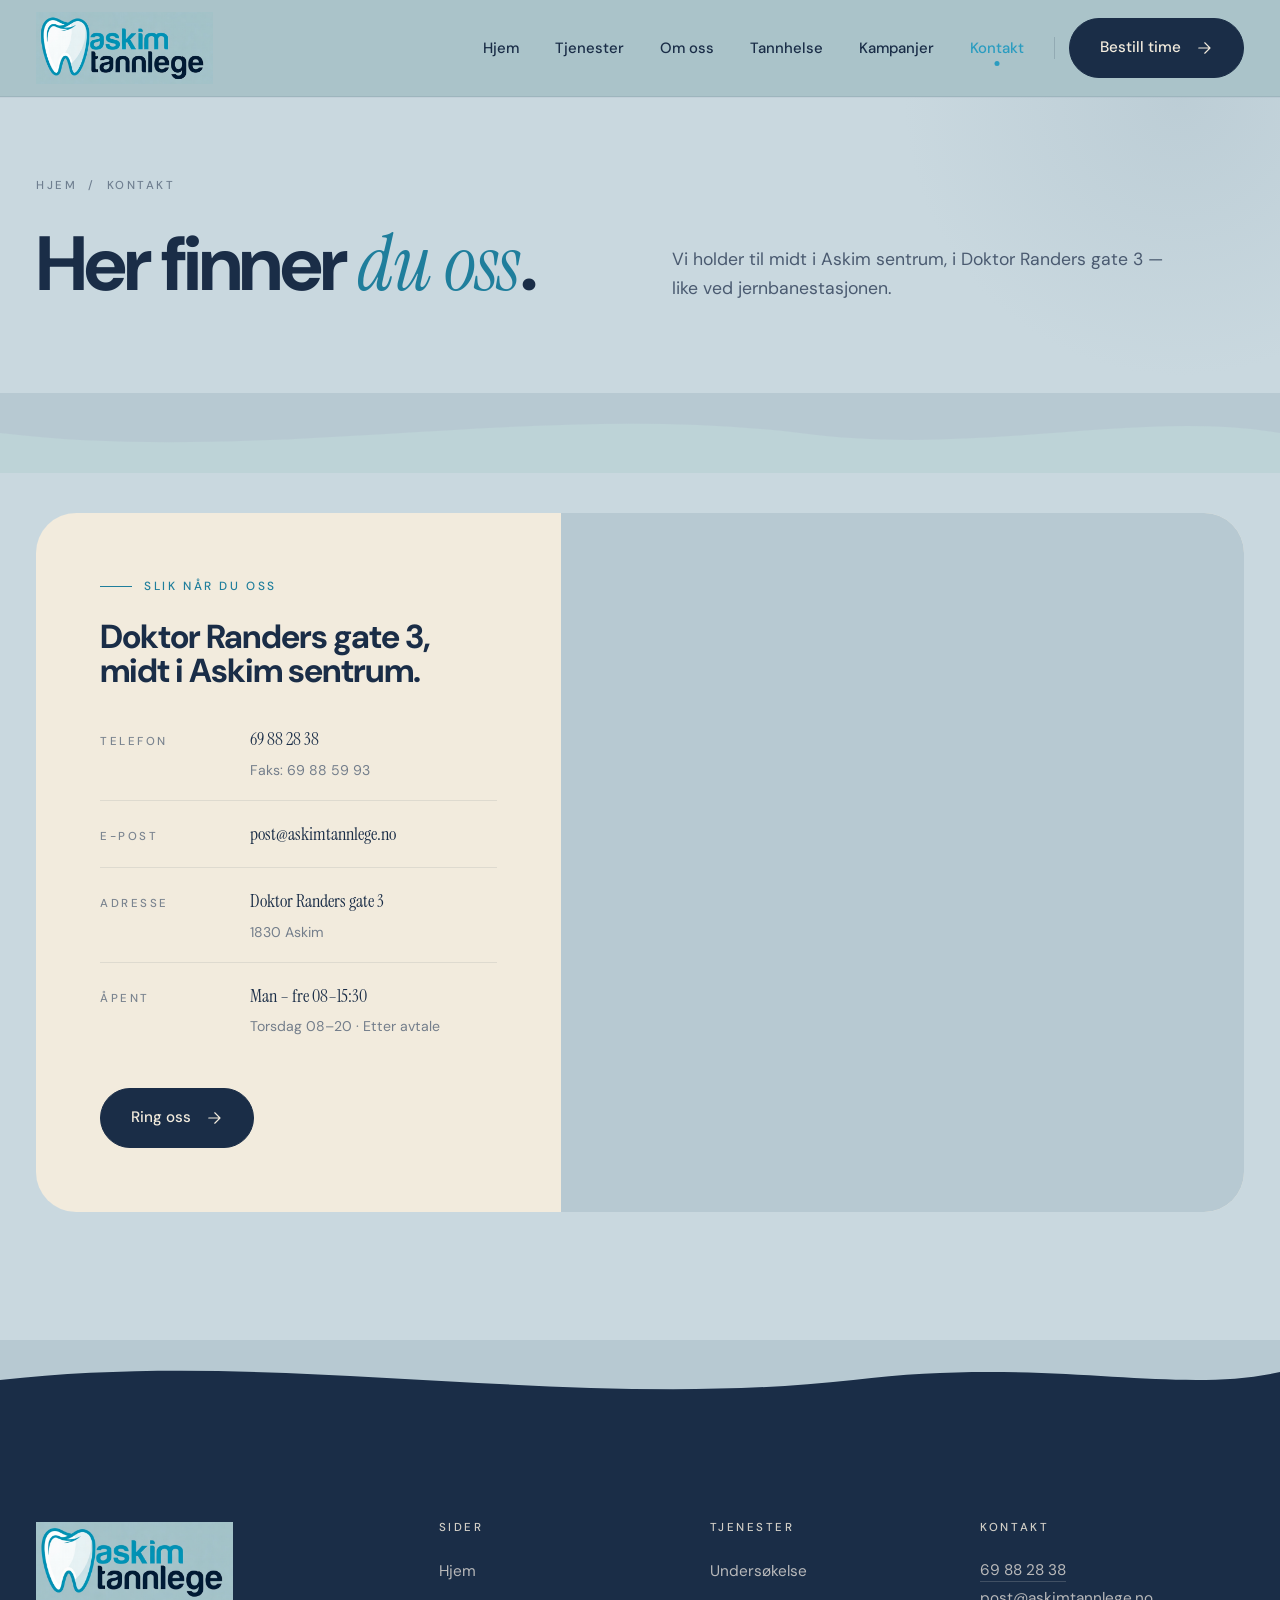
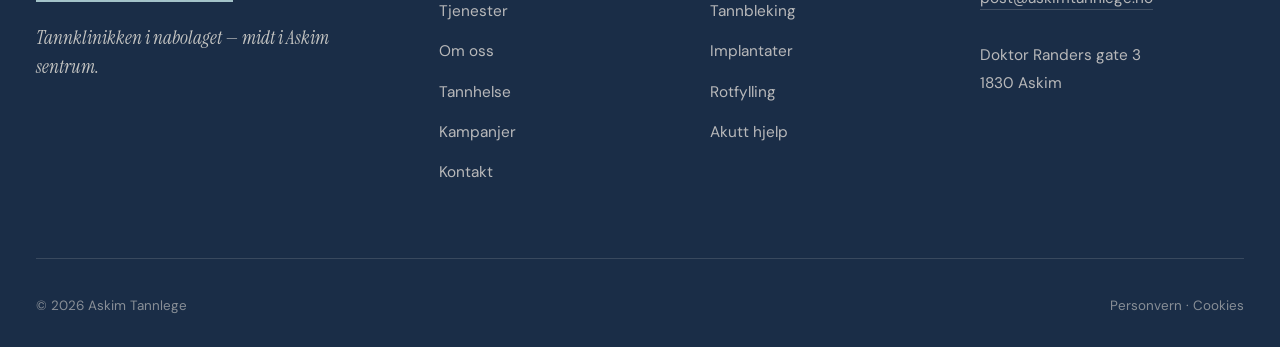
==== hvor.html @ 73af61c4 "Initial commit — Askim Tannlege nettside Editorial dental clinic website with split hero, team grid," ====
<!DOCTYPE html>
<html lang="nb">
<head>
  <meta charset="UTF-8">
  <meta name="viewport" content="width=device-width, initial-scale=1.0">
  <title>Kontakt — Askim Tannlege</title>
  <meta name="description" content="Slik finner du Askim Tannlege i Doktor Randers gate 3, 1830 Askim.">
  <meta name="theme-color" content="#1A2D47">
  <link rel="icon" type="image/png" href="assets/images/logo.png?v=2">
  <link rel="preconnect" href="https://fonts.googleapis.com">
  <link rel="preconnect" href="https://fonts.gstatic.com" crossorigin>
  <link href="https://fonts.googleapis.com/css2?family=Instrument+Serif:ital@0;1&family=DM+Sans:opsz,wght@9..40,400;9..40,500;9..40,600;9..40,700&display=swap" rel="stylesheet">
  <link rel="stylesheet" href="assets/css/styles.css">
</head>
<body>

  <svg width="0" height="0" style="position:absolute" aria-hidden="true">
    <defs>
      <symbol id="arr" viewBox="0 0 24 24"><path d="M5 12h14M13 5l7 7-7 7" fill="none" stroke="currentColor" stroke-width="1.5" stroke-linecap="round" stroke-linejoin="round"/></symbol>
    </defs>
  </svg>

  <header class="site-header solid">
    <div class="wrap header-row">
      <a href="index.html" class="brand"><img src="assets/images/logo.png?v=2" alt="Askim Tannlege"></a>
      <nav class="nav" aria-label="Hovedmeny">
        <a href="index.html">Hjem</a>
        <a href="tjenester.html">Tjenester</a>
        <a href="om.html">Om oss</a>
        <a href="info.html">Tannhelse</a>
        <a href="kampanjer.html">Kampanjer</a>
        <a href="hvor.html" class="active">Kontakt</a>
        <span class="nav-divider"></span>
        <span class="nav-cta"><a href="index.html#bestill" class="btn btn-dark">Bestill time<span class="arr"><svg><use href="#arr"/></svg></span></a></span>
      </nav>
      <button class="menu-toggle" aria-label="Åpne meny" aria-expanded="false"><span></span><span></span><span></span></button>
    </div>
  </header>

  <section class="page-hero">
    <div class="wrap">
      <div class="page-hero-grid">
        <div>
          <div class="crumb"><a href="index.html">Hjem</a> &nbsp;/&nbsp; Kontakt</div>
          <h1>Her finner <span class="it">du oss</span>.</h1>
        </div>
        <p>Vi holder til midt i Askim sentrum, i Doktor Randers gate 3 — like ved jernbanestasjonen.</p>
      </div>
    </div>
  </section>

  <div class="wave" aria-hidden="true">
    <svg viewBox="0 0 1440 80" preserveAspectRatio="none"><path d="M0,40 C300,72 600,8 900,40 C1100,64 1280,16 1440,40 L1440,80 L0,80 Z" fill="#BDD3D7"/></svg>
  </div>

  <section class="map-section" style="padding-top: 40px;">
    <div class="wrap">
      <div class="map-block reveal">
        <div class="map-info">
          <span class="eyebrow">Slik når du oss</span>
          <h3>Doktor Randers gate 3,<br>midt i Askim sentrum.</h3>

          <dl>
            <div class="map-info-row"><dt>Telefon</dt><dd><a href="tel:+4769882838">69 88 28 38</a><span class="small">Faks: 69 88 59 93</span></dd></div>
            <div class="map-info-row"><dt>E-post</dt><dd><a href="mailto:post@askimtannlege.no">post@askimtannlege.no</a></dd></div>
            <div class="map-info-row"><dt>Adresse</dt><dd>Doktor Randers gate 3<span class="small">1830 Askim</span></dd></div>
            <div class="map-info-row"><dt>Åpent</dt><dd>Man – fre 08–15:30<span class="small">Torsdag 08–20 · Etter avtale</span></dd></div>
          </dl>

          <a href="tel:+4769882838" class="btn btn-dark" style="margin-top: 32px; align-self: flex-start;">Ring oss<span class="arr"><svg><use href="#arr"/></svg></span></a>
        </div>
        <div class="map-frame">
          <iframe
            src="https://www.google.com/maps?q=Doktor+Randers+gate+3,+1830+Askim&output=embed"
            loading="lazy"
            referrerpolicy="no-referrer-when-downgrade"
            title="Kart til Askim Tannlege"></iframe>
        </div>
      </div>
    </div>
  </section>

  <div class="wave" aria-hidden="true">
    <svg viewBox="0 0 1440 80" preserveAspectRatio="none"><path d="M0,40 C320,8 640,72 960,40 C1180,16 1320,56 1440,32 L1440,80 L0,80 Z" fill="#1A2D47"/></svg>
  </div>

  <footer class="site-footer">
    <div class="wrap">
      <div class="footer-top">
        <div>
          <div class="footer-brand"><img src="assets/images/logo.png?v=2" alt="Askim Tannlege"></div>
          <p class="footer-tag">Tannklinikken i nabolaget — midt i Askim sentrum.</p>
        </div>
        <div><h4>Sider</h4><ul><li><a href="index.html">Hjem</a></li><li><a href="tjenester.html">Tjenester</a></li><li><a href="om.html">Om oss</a></li><li><a href="info.html">Tannhelse</a></li><li><a href="kampanjer.html">Kampanjer</a></li><li><a href="hvor.html">Kontakt</a></li></ul></div>
        <div><h4>Tjenester</h4><ul><li><a href="tjenester.html">Undersøkelse</a></li><li><a href="tjenester.html">Tannbleking</a></li><li><a href="tjenester.html">Implantater</a></li><li><a href="tjenester.html">Rotfylling</a></li><li><a href="tjenester.html">Akutt hjelp</a></li></ul></div>
        <div><h4>Kontakt</h4><div class="footer-contact"><a href="tel:+4769882838">69 88 28 38</a><br><a href="mailto:post@askimtannlege.no">post@askimtannlege.no</a><br><br>Doktor Randers gate 3<br>1830 Askim</div></div>
      </div>
      <div class="footer-bottom"><div>© <span id="year"></span> Askim Tannlege</div><div>Personvern · Cookies</div></div>
    </div>
  </footer>

  <script>document.getElementById('year').textContent = new Date().getFullYear();</script>
  <script src="assets/js/script.js"></script>
</body>
</html>
---- assets/css/styles.css ----
/* ============================================
   Askim Tannlege — flowing edition
   Palette pulled from logo: dusty blue + teal + navy
   ============================================ */

:root {
  /* Palette */
  --blue:        #B7C9D2;   /* page bg — slightly lighter than logo */
  --blue-soft:   #C9D8DF;   /* lighter blue */
  --blue-deep:   #A2B4BE;   /* deeper dust */
  --logo-bg:     #AAC3C9;   /* exact logo background — used in header */
  --cream:       #F2EBDD;   /* warm contrast */
  --cream-soft:  #F8F2E5;
  --teal:        #2A9CC0;   /* logo tooth */
  --teal-deep:   #1F7E9C;
  --navy:        #1A2D47;   /* logo "tannlege" */
  --navy-deep:   #0E1B30;
  --ink:         #1A2D47;
  --ink-2:       #4A5A70;
  --rule:        rgba(26, 45, 71, 0.16);
  --rule-2:      rgba(26, 45, 71, 0.09);
  --paper:       #F8F2E5;

  /* Type */
  --serif: 'Instrument Serif', 'Times New Roman', serif;
  --sans:  'DM Sans', -apple-system, BlinkMacSystemFont, 'Segoe UI', sans-serif;

  /* Layout */
  --container: 1320px;
  --container-sm: 1080px;
  --header-h: 96px;
  --easing: cubic-bezier(0.22, 1, 0.36, 1);
  --easing-bounce: cubic-bezier(0.34, 1.56, 0.64, 1);
}

* { margin: 0; padding: 0; box-sizing: border-box; }

html {
  scroll-behavior: smooth;
  scroll-padding-top: var(--header-h);
}

body {
  font-family: var(--sans);
  font-size: 17px;
  line-height: 1.65;
  color: var(--ink);
  background: var(--blue);
  -webkit-font-smoothing: antialiased;
  -moz-osx-font-smoothing: grayscale;
  overflow-x: hidden;
}

img { max-width: 100%; height: auto; display: block; }

a { color: var(--ink); text-decoration: none; transition: color 0.3s var(--easing), opacity 0.3s var(--easing); }
a:hover { color: var(--teal); }

::selection { background: var(--navy); color: var(--cream); }
:focus-visible { outline: 2px solid var(--teal); outline-offset: 4px; border-radius: 4px; }

/* Typography — sans-led, matching the logo */
h1, h2, h3, h4 {
  font-family: var(--sans);
  font-weight: 700;
  color: var(--ink);
  line-height: 1.02;
  letter-spacing: -0.035em;
}

h1 { font-size: clamp(2.8rem, 7.2vw, 6rem); font-weight: 700; }
h2 { font-size: clamp(2rem, 4.6vw, 3.6rem); font-weight: 700; }
h3 { font-size: clamp(1.4rem, 2.4vw, 1.8rem); font-weight: 600; letter-spacing: -0.02em; }
h4 { font-size: 1.1rem; font-weight: 600; }

p { color: var(--ink-2); }

/* Italic serif used as accent */
.it {
  font-family: var(--serif);
  font-style: italic;
  font-weight: 400;
  letter-spacing: -0.01em;
}

.serif { font-family: var(--serif); }

/* Containers */
.wrap {
  max-width: var(--container);
  margin: 0 auto;
  padding: 0 36px;
}
.wrap-sm {
  max-width: var(--container-sm);
  margin: 0 auto;
  padding: 0 36px;
}
@media (max-width: 720px) {
  .wrap, .wrap-sm { padding: 0 22px; }
}

/* Eyebrow */
.eyebrow {
  display: inline-flex;
  align-items: center;
  gap: 12px;
  font-family: var(--sans);
  font-size: 0.74rem;
  font-weight: 500;
  letter-spacing: 0.22em;
  text-transform: uppercase;
  color: var(--teal-deep);
}
.eyebrow::before {
  content: '';
  width: 32px;
  height: 1px;
  background: currentColor;
}
.eyebrow.bare::before { display: none; }
.eyebrow.on-dark { color: rgba(245, 239, 230, 0.7); }

/* Buttons */
.btn {
  display: inline-flex;
  align-items: center;
  gap: 14px;
  font-family: var(--sans);
  font-size: 0.95rem;
  font-weight: 500;
  padding: 16px 30px;
  border-radius: 999px;
  border: 1px solid transparent;
  cursor: pointer;
  transition: all 0.35s var(--easing);
  white-space: nowrap;
  text-decoration: none;
}
.btn .arr {
  display: inline-flex;
  align-items: center;
  justify-content: center;
  width: 18px;
  height: 18px;
  transition: transform 0.35s var(--easing);
}
.btn .arr svg { width: 100%; height: 100%; }
.btn:hover .arr { transform: translateX(5px); }

.btn-dark {
  background: var(--navy);
  color: var(--cream);
  border-color: var(--navy);
}
.btn-dark:hover {
  background: var(--teal);
  border-color: var(--teal);
  color: white;
  transform: translateY(-2px);
}

.btn-teal {
  background: var(--teal);
  color: white;
  border-color: var(--teal);
}
.btn-teal:hover {
  background: var(--teal-deep);
  border-color: var(--teal-deep);
  transform: translateY(-2px);
}

.btn-outline {
  background: transparent;
  color: var(--ink);
  border-color: var(--rule);
}
.btn-outline:hover {
  background: var(--ink);
  border-color: var(--ink);
  color: var(--cream);
  transform: translateY(-2px);
}

.btn-light {
  background: var(--cream);
  color: var(--ink);
  border-color: var(--cream);
}
.btn-light:hover {
  background: transparent;
  color: var(--cream);
  border-color: var(--cream);
}

.btn-link {
  background: transparent;
  color: var(--ink);
  padding: 16px 0;
  border-radius: 0;
  border-width: 0 0 1px 0;
  border-color: var(--ink);
  letter-spacing: 0.01em;
}
.btn-link:hover {
  color: var(--teal);
  border-color: var(--teal);
}

/* ============================================
   Header
   ============================================ */
.site-header {
  position: fixed;
  top: 0;
  left: 0;
  right: 0;
  z-index: 90;
  background: var(--logo-bg);
  transition: border-color 0.4s var(--easing), box-shadow 0.4s var(--easing);
  border-bottom: 1px solid transparent;
}

.site-header.solid {
  border-bottom-color: var(--rule-2);
  box-shadow: 0 1px 0 rgba(26, 45, 71, 0.04);
}

.header-row {
  height: var(--header-h);
  display: flex;
  align-items: center;
  justify-content: space-between;
  gap: 32px;
}

.brand {
  display: flex;
  align-items: center;
  gap: 12px;
  text-decoration: none;
  flex-shrink: 0;
}
.brand img {
  height: 72px;
  width: auto;
  max-width: min(220px, 50vw);
  border-radius: 0;
  transition: filter 0.35s var(--easing);
}

.nav {
  display: flex;
  align-items: center;
  gap: 4px;
}
.nav > a {
  font-size: 0.93rem;
  font-weight: 500;
  color: var(--ink);
  padding: 10px 16px;
  border-radius: 999px;
  position: relative;
  transition: color 0.3s var(--easing), background 0.3s var(--easing);
}
.nav > a:hover { color: var(--teal); }
.nav > a.active { color: var(--teal); }
.nav > a.active::after {
  content: '';
  position: absolute;
  bottom: 4px;
  left: 50%;
  transform: translateX(-50%);
  width: 5px;
  height: 5px;
  background: currentColor;
  border-radius: 50%;
}

.nav-divider {
  width: 1px;
  height: 22px;
  background: var(--rule);
  margin: 0 10px;
}

.menu-toggle {
  display: none;
  background: transparent;
  border: 0;
  cursor: pointer;
  width: 44px;
  height: 44px;
}
.menu-toggle span {
  display: block;
  width: 22px;
  height: 1.5px;
  background: var(--ink);
  margin: 5px auto;
  transition: transform 0.3s var(--easing), opacity 0.3s ease, background 0.3s ease;
}
.menu-toggle.open span { background: var(--ink) !important; }
.menu-toggle.open span:nth-child(1) { transform: translateY(6.5px) rotate(45deg); }
.menu-toggle.open span:nth-child(2) { opacity: 0; }
.menu-toggle.open span:nth-child(3) { transform: translateY(-6.5px) rotate(-45deg); }

@media (max-width: 1024px) {
  .menu-toggle { display: block; }
  .nav {
    position: fixed;
    inset: 0 0 0 auto;
    width: min(86vw, 380px);
    background: var(--blue-soft);
    flex-direction: column;
    align-items: stretch;
    gap: 0;
    padding: 110px 36px 40px;
    box-shadow: -20px 0 60px rgba(26, 45, 71, 0.18);
    transform: translateX(100%);
    transition: transform 0.5s var(--easing);
  }
  .nav.open { transform: translateX(0); }
  .nav > a {
    padding: 18px 4px;
    font-size: 1.5rem;
    font-family: var(--sans);
    font-weight: 600;
    letter-spacing: -0.02em;
    color: var(--ink) !important;
    border-bottom: 1px solid var(--rule-2);
    border-radius: 0;
  }
  .nav > a.active { color: var(--teal) !important; }
  .nav > a.active::after { display: none; }
  .nav-divider { display: none; }
  .nav-cta { margin-top: 28px; }
  .nav-cta .btn { width: 100%; justify-content: center; }
}

/* ============================================
   Hero — split layout, logo-led
   ============================================ */
.hero {
  position: relative;
  min-height: 88vh;
  background: var(--blue);
  padding-top: var(--header-h);
  display: flex;
  align-items: stretch;
  overflow: hidden;
}

.hero-grid {
  display: grid;
  grid-template-columns: 1.05fr 0.95fr;
  width: 100%;
  align-items: stretch;
}

.hero-left {
  padding: clamp(50px, 7vw, 110px) clamp(36px, 5vw, 90px) clamp(60px, 8vw, 110px);
  display: flex;
  flex-direction: column;
  justify-content: center;
  max-width: 760px;
  margin-left: auto;
  margin-right: 0;
  width: 100%;
  position: relative;
  z-index: 2;
}

.hero-eyebrow {
  font-size: 0.74rem;
  font-weight: 500;
  letter-spacing: 0.22em;
  text-transform: uppercase;
  color: var(--ink-2);
  display: inline-flex;
  align-items: center;
  gap: 12px;
  margin-bottom: 36px;
}
.hero-eyebrow::before {
  content: '';
  width: 32px;
  height: 1px;
  background: currentColor;
}

.hero h1 {
  color: var(--ink);
  font-family: var(--sans);
  font-size: clamp(2.8rem, 7vw, 5.8rem);
  font-weight: 700;
  line-height: 0.98;
  letter-spacing: -0.04em;
  text-wrap: balance;
  margin-bottom: 30px;
}
.hero h1 .it {
  font-family: var(--serif);
  font-style: italic;
  font-weight: 400;
  letter-spacing: -0.01em;
  color: var(--teal-deep);
}

.hero-lede {
  font-size: clamp(1.05rem, 1.6vw, 1.2rem);
  line-height: 1.55;
  color: var(--ink-2);
  max-width: 460px;
  margin-bottom: 36px;
}

.hero-cta {
  display: flex;
  gap: 14px;
  flex-wrap: wrap;
  align-items: center;
}

.hero-right {
  position: relative;
  padding: clamp(36px, 4vw, 60px) clamp(36px, 5vw, 80px) clamp(36px, 4vw, 60px) clamp(20px, 3vw, 50px);
  display: flex;
  align-items: center;
}

.hero-right-deco {
  position: absolute;
  width: 60%;
  aspect-ratio: 1;
  background: var(--teal);
  border-radius: 50%;
  filter: blur(80px);
  opacity: 0.18;
  z-index: 0;
  animation: blob-float 12s ease-in-out infinite;
  top: 5%;
  right: 5%;
  pointer-events: none;
}

.hero-right-img {
  width: 100%;
  height: 100%;
  max-height: 720px;
  min-height: 480px;
  object-fit: cover;
  border-radius: 280px 280px 14px 14px;
  position: relative;
  z-index: 1;
  box-shadow: 0 30px 80px -20px rgba(26, 45, 71, 0.25);
  will-change: filter, transform, opacity;
  transform-origin: center;
}

@media (max-width: 880px) {
  .hero { min-height: auto; padding-bottom: 0; }
  .hero-grid { grid-template-columns: 1fr; }
  .hero-left {
    padding: 50px 24px 30px;
    max-width: 600px;
    margin: 0 auto;
  }
  .hero-right {
    padding: 0 24px 60px;
    max-width: 520px;
    margin: 0 auto;
  }
  .hero-right-img {
    aspect-ratio: 4/5;
    min-height: auto;
    max-height: none;
    border-radius: 240px 240px 12px 12px;
  }
}

/* ============================================
   Wave dividers
   ============================================ */
.wave {
  position: relative;
  width: 100%;
  height: 80px;
  display: block;
  overflow: hidden;
}
.wave svg {
  position: absolute;
  inset: 0;
  width: 100%;
  height: 100%;
  display: block;
}
.wave svg path { transition: fill 0.4s var(--easing); }

/* ============================================
   Section base
   ============================================ */
section {
  position: relative;
  padding: clamp(80px, 10vw, 150px) 0;
}

.section-head {
  display: grid;
  grid-template-columns: 1fr 1.6fr;
  gap: clamp(32px, 5vw, 90px);
  margin-bottom: clamp(50px, 7vw, 90px);
  align-items: end;
}
.section-head h2 {
  font-size: clamp(2rem, 4.6vw, 3.6rem);
  font-weight: 700;
  letter-spacing: -0.035em;
  text-wrap: balance;
}
.section-head p {
  font-size: 1.05rem;
  max-width: 520px;
  color: var(--ink-2);
}
@media (max-width: 880px) {
  .section-head { grid-template-columns: 1fr; gap: 22px; }
}

/* Section tones */
.tone-blue { background: var(--blue-soft); }
.tone-blue-deep { background: var(--blue); }
.tone-cream { background: var(--cream); }
.tone-navy { background: var(--navy); color: var(--cream); }
.tone-navy h2, .tone-navy h3 { color: var(--cream); }

/* ============================================
   Welcome
   ============================================ */
.welcome { background: var(--cream); }

.welcome-grid {
  display: grid;
  grid-template-columns: 1fr 1.05fr;
  gap: clamp(40px, 7vw, 90px);
  align-items: center;
}

.welcome-img {
  position: relative;
  aspect-ratio: 4 / 5;
  overflow: hidden;
  border-radius: 240px 240px 16px 16px;
  background: var(--blue);
}
.welcome-img img {
  width: 100%;
  height: 100%;
  object-fit: cover;
  object-position: 55% 55%;
}
.welcome-img .placeholder {
  position: absolute;
  inset: 0;
  display: flex;
  align-items: center;
  justify-content: center;
  font-family: var(--serif);
  font-style: italic;
  color: var(--navy);
  opacity: 0.45;
  font-size: 1.05rem;
}

.welcome-img-art {
  position: absolute;
  inset: 0;
  display: flex;
  align-items: center;
  justify-content: center;
}
.welcome-img-art svg { width: 60%; opacity: 0.6; }

/* Decorative blob behind welcome image */
.welcome-img-deco {
  position: absolute;
  width: 60%;
  height: 60%;
  background: var(--teal);
  border-radius: 50%;
  filter: blur(80px);
  opacity: 0.18;
  z-index: 0;
  animation: blob-float 12s ease-in-out infinite;
}
.welcome-img-deco.d1 { top: -10%; left: -15%; }
.welcome-img-deco.d2 { bottom: -20%; right: -10%; background: var(--navy); animation-delay: -6s; }

@keyframes blob-float {
  0%, 100% { transform: translate(0, 0) scale(1); }
  50% { transform: translate(30px, -20px) scale(1.1); }
}

.welcome-text { position: relative; z-index: 1; }

.welcome-text h2 {
  margin: 22px 0 28px;
  text-wrap: balance;
}
.welcome-text p {
  font-size: 1.08rem;
  line-height: 1.75;
  margin-bottom: 18px;
  max-width: 520px;
}
.welcome-text p:last-of-type { margin-bottom: 36px; }

@media (max-width: 880px) {
  .welcome-grid { grid-template-columns: 1fr; gap: 50px; }
  .welcome-img { max-width: 480px; border-radius: 200px 200px 12px 12px; }
}

/* ============================================
   Treatments
   ============================================ */
.treatments { background: var(--blue-deep); }

.treatments-list {
  border-top: 1px solid var(--rule);
}

.treatment {
  display: grid;
  grid-template-columns: 60px 1.2fr 1.7fr 60px;
  gap: 32px;
  align-items: center;
  padding: 30px 0;
  border-bottom: 1px solid var(--rule);
  transition: padding 0.4s var(--easing);
  text-decoration: none;
  color: var(--ink);
}
.treatment:hover {
  padding-left: 16px;
  padding-right: 16px;
  color: var(--ink);
}

.treatment-num {
  font-family: var(--serif);
  font-size: 1rem;
  font-style: italic;
  color: var(--teal-deep);
  font-weight: 500;
}

.treatment-title {
  font-family: var(--sans);
  font-size: clamp(1.3rem, 2.2vw, 1.7rem);
  font-weight: 700;
  letter-spacing: -0.025em;
  line-height: 1.15;
}

.treatment-desc {
  color: var(--ink-2);
  font-size: 0.98rem;
  line-height: 1.55;
}

.treatment-arr {
  width: 40px;
  height: 40px;
  border-radius: 50%;
  border: 1px solid var(--rule);
  display: flex;
  align-items: center;
  justify-content: center;
  color: var(--ink);
  transition: all 0.4s var(--easing);
  justify-self: end;
}
.treatment-arr svg { width: 16px; height: 16px; }
.treatment:hover .treatment-arr {
  background: var(--navy);
  color: var(--cream);
  border-color: var(--navy);
  transform: rotate(-45deg) scale(1.05);
}

@media (max-width: 880px) {
  .treatment {
    grid-template-columns: auto 1fr;
    gap: 12px 18px;
    padding: 22px 0;
  }
  .treatment-title { grid-column: 2; }
  .treatment-desc { grid-column: 1 / -1; font-size: 0.95rem; }
  .treatment-arr { display: none; }
}

/* ============================================
   Manifesto
   ============================================ */
.manifesto {
  background: var(--cream);
  position: relative;
  overflow: hidden;
}

.manifesto-deco {
  position: absolute;
  width: 700px;
  height: 700px;
  background: radial-gradient(circle, var(--blue) 0%, transparent 70%);
  border-radius: 50%;
  opacity: 0.6;
  z-index: 0;
  pointer-events: none;
}
.manifesto-deco.d1 { top: -200px; right: -200px; }
.manifesto-deco.d2 { bottom: -300px; left: -250px; }

.manifesto-grid {
  display: grid;
  grid-template-columns: 1fr 1.5fr;
  gap: clamp(40px, 7vw, 100px);
  align-items: start;
  position: relative;
  z-index: 1;
}

.manifesto-meta { position: sticky; top: 110px; }
.manifesto-meta h2 {
  font-size: clamp(1.6rem, 2.6vw, 2.1rem);
  font-weight: 700;
  letter-spacing: -0.03em;
  margin-top: 14px;
  text-wrap: balance;
}

.manifesto-body {
  font-family: var(--serif);
  font-size: clamp(1.6rem, 2.8vw, 2.2rem);
  line-height: 1.35;
  color: var(--ink);
  font-weight: 400;
  letter-spacing: -0.012em;
  text-wrap: pretty;
}
.manifesto-body p { color: var(--ink); margin-bottom: 28px; }
.manifesto-body p:last-child { margin-bottom: 0; }
.manifesto-body em {
  font-style: italic;
  color: var(--teal-deep);
}

.manifesto-sig {
  margin-top: 50px;
  font-family: var(--sans);
  font-size: 0.78rem;
  letter-spacing: 0.22em;
  text-transform: uppercase;
  color: var(--ink-2);
  font-weight: 500;
  display: flex;
  align-items: center;
  gap: 14px;
}
.manifesto-sig::before {
  content: '';
  width: 32px;
  height: 1px;
  background: var(--ink-2);
}

@media (max-width: 880px) {
  .manifesto-grid { grid-template-columns: 1fr; gap: 30px; }
  .manifesto-meta { position: static; }
}

/* ============================================
   Team
   ============================================ */
.team-section { background: var(--blue-soft); }

.team-grid {
  display: grid;
  grid-template-columns: repeat(auto-fit, minmax(200px, 1fr));
  gap: clamp(28px, 3vw, 44px);
}

.member {
  display: flex;
  flex-direction: column;
  gap: 18px;
}

.member-portrait {
  aspect-ratio: 1 / 1;
  width: 100%;
  max-width: 220px;
  margin: 0 auto;
  background: var(--blue);
  overflow: hidden;
  position: relative;
  transition: transform 0.5s var(--easing);
  border-radius: 50%;
}
.member:hover .member-portrait {
  transform: translateY(-6px);
}

.member-portrait img {
  width: 100%;
  height: 100%;
  object-fit: cover;
  object-position: center 30%;
  background: white;
}

.member-portrait .placeholder {
  width: 100%;
  height: 100%;
  display: flex;
  align-items: center;
  justify-content: center;
  font-family: var(--serif);
  font-size: 4.4rem;
  font-style: italic;
  font-weight: 400;
  color: var(--navy);
  opacity: 0.35;
  background: linear-gradient(135deg, var(--blue) 0%, var(--blue-deep) 100%);
}

.member-info {
  display: flex;
  justify-content: space-between;
  align-items: baseline;
  gap: 12px;
  text-align: center;
  flex-direction: column;
  align-items: center;
}
.member-name {
  font-family: var(--sans);
  font-size: 1.15rem;
  font-weight: 600;
  letter-spacing: -0.02em;
}
.member-role {
  font-size: 0.74rem;
  letter-spacing: 0.18em;
  text-transform: uppercase;
  color: var(--teal-deep);
  font-weight: 500;
}

.member-bio {
  font-size: 0.92rem;
  line-height: 1.55;
  color: var(--ink-2);
  margin-top: 4px;
  padding-top: 14px;
  border-top: 1px solid var(--rule-2);
  text-align: center;
}

/* ============================================
   Reviews
   ============================================ */
.reviews-section {
  background: var(--cream);
  padding-top: 0;
}

.reviews-grid {
  display: grid;
  grid-template-columns: repeat(2, 1fr);
  gap: 28px;
}

.review-card {
  background: var(--blue-soft);
  border-radius: 24px;
  padding: 38px 36px;
  display: flex;
  flex-direction: column;
  transition: transform 0.4s var(--easing), box-shadow 0.4s var(--easing);
}
.review-card:hover {
  transform: translateY(-4px);
  box-shadow: 0 20px 40px -12px rgba(26, 45, 71, 0.18);
}

.review-stars {
  color: var(--teal-deep);
  font-size: 1.05rem;
  letter-spacing: 0.18em;
  margin-bottom: 18px;
}

.review-title {
  font-family: var(--sans);
  font-size: 1.05rem;
  font-weight: 700;
  letter-spacing: -0.02em;
  color: var(--ink);
  margin-bottom: 14px;
}

.review-quote {
  font-family: var(--serif);
  font-size: 1.15rem;
  line-height: 1.5;
  color: var(--ink);
  flex: 1;
  margin-bottom: 24px;
  font-style: italic;
  letter-spacing: -0.005em;
}

.review-meta {
  display: flex;
  justify-content: space-between;
  align-items: baseline;
  font-size: 0.85rem;
  color: var(--ink-2);
  border-top: 1px solid rgba(26, 45, 71, 0.12);
  padding-top: 16px;
  gap: 12px;
}
.review-meta strong {
  font-family: var(--sans);
  font-weight: 600;
  color: var(--ink);
  font-size: 0.92rem;
}
.review-meta span {
  font-size: 0.78rem;
  letter-spacing: 0.16em;
  text-transform: uppercase;
  color: var(--ink-2);
  opacity: 0.7;
}

.reviews-source {
  text-align: center;
  margin-top: 50px;
  font-family: var(--serif);
  font-style: italic;
  font-size: 1rem;
  color: var(--ink-2);
}
.reviews-source a {
  color: var(--ink);
  border-bottom: 1px solid var(--rule);
  padding-bottom: 1px;
  display: inline-flex;
  align-items: center;
  gap: 8px;
}
.reviews-source a:hover { color: var(--teal); border-bottom-color: var(--teal); }
.reviews-source a .arr { width: 14px; height: 14px; display: inline-flex; }
.reviews-source a .arr svg { width: 100%; height: 100%; }

@media (max-width: 720px) {
  .reviews-grid { grid-template-columns: 1fr; gap: 20px; }
  .review-card { padding: 32px 28px; }
}

/* ============================================
   Booking — Bestill time
   ========================================== */
.book-section { background: var(--cream); }

.book-head {
  text-align: center;
  margin-bottom: 40px;
}
.book-head .eyebrow {
  margin: 0 auto 22px;
  justify-content: center;
}
.book-head h2 {
  font-size: clamp(2.4rem, 5.5vw, 4rem);
  font-weight: 700;
  letter-spacing: -0.04em;
  margin-bottom: 16px;
}
.book-head p {
  font-size: 1.1rem;
  color: var(--ink-2);
  max-width: 520px;
  margin: 0 auto;
  line-height: 1.55;
}

/* Phone card — dark navy CTA */
.phone-card {
  display: flex;
  align-items: center;
  gap: 22px;
  background: var(--navy);
  color: var(--cream);
  padding: 26px 32px;
  border-radius: 22px;
  text-decoration: none;
  margin-bottom: 50px;
  transition: transform 0.35s var(--easing), box-shadow 0.35s var(--easing);
}
.phone-card:hover {
  transform: translateY(-3px);
  color: var(--cream);
  box-shadow: 0 18px 40px -12px rgba(26, 45, 71, 0.35);
}
.phone-card .phone-icon {
  width: 60px;
  height: 60px;
  border-radius: 50%;
  background: rgba(42, 156, 192, 0.18);
  color: var(--teal);
  display: flex;
  align-items: center;
  justify-content: center;
  flex-shrink: 0;
}
.phone-card .phone-icon svg { width: 24px; height: 24px; }
.phone-card .phone-text {
  flex: 1;
  display: flex;
  flex-direction: column;
  gap: 4px;
}
.phone-card .phone-text strong {
  font-family: var(--sans);
  font-size: 1.45rem;
  font-weight: 700;
  letter-spacing: -0.02em;
  color: var(--cream);
}
.phone-card .phone-text span {
  font-size: 0.92rem;
  color: rgba(245, 239, 230, 0.65);
}
.phone-card .phone-arr {
  width: 20px;
  height: 20px;
  color: rgba(245, 239, 230, 0.6);
  transition: transform 0.35s var(--easing), color 0.35s var(--easing);
  flex-shrink: 0;
}
.phone-card .phone-arr svg { width: 100%; height: 100%; }
.phone-card:hover .phone-arr { transform: translateX(5px); color: var(--cream); }

/* Divider */
.form-divider {
  display: flex;
  align-items: center;
  gap: 18px;
  margin: 0 auto 36px;
  max-width: 540px;
}
.form-divider::before,
.form-divider::after {
  content: '';
  flex: 1;
  height: 1px;
  background: var(--rule);
}
.form-divider span {
  font-size: 0.74rem;
  letter-spacing: 0.22em;
  text-transform: uppercase;
  color: var(--ink-2);
  font-weight: 500;
  opacity: 0.75;
}

/* Form */
.book-form {
  display: grid;
  gap: 22px;
}

.form-row {
  display: grid;
  grid-template-columns: 1fr 1fr;
  gap: 22px;
}

.form-field {
  display: flex;
  flex-direction: column;
  gap: 8px;
}

.form-field > span {
  font-size: 0.82rem;
  font-weight: 600;
  letter-spacing: -0.005em;
  color: var(--ink);
}

.form-field input,
.form-field select,
.form-field textarea {
  font-family: var(--sans);
  font-size: 1rem;
  color: var(--ink);
  background: var(--cream-soft);
  border: 1px solid var(--rule-2);
  border-radius: 14px;
  padding: 16px 18px;
  width: 100%;
  transition: border-color 0.25s var(--easing), background 0.25s var(--easing), box-shadow 0.25s var(--easing);
  appearance: none;
  -webkit-appearance: none;
}

.form-field input::placeholder,
.form-field textarea::placeholder {
  color: var(--ink-2);
  opacity: 0.55;
}

.form-field input:hover,
.form-field select:hover,
.form-field textarea:hover {
  border-color: var(--rule);
}

.form-field input:focus,
.form-field select:focus,
.form-field textarea:focus {
  outline: none;
  border-color: var(--teal);
  background: white;
  box-shadow: 0 0 0 4px rgba(42, 156, 192, 0.12);
}

.form-field select {
  background-image: url("data:image/svg+xml;utf8,<svg xmlns='http://www.w3.org/2000/svg' viewBox='0 0 24 24' fill='none' stroke='%231A2D47' stroke-width='1.5' stroke-linecap='round' stroke-linejoin='round'><polyline points='6 9 12 15 18 9'/></svg>");
  background-repeat: no-repeat;
  background-position: right 18px center;
  background-size: 18px;
  padding-right: 50px;
  cursor: pointer;
}

.form-field textarea {
  resize: vertical;
  min-height: 130px;
  font-family: var(--sans);
  line-height: 1.55;
}

.btn-submit {
  margin-top: 14px;
  width: 100%;
  justify-content: center;
  padding: 20px 28px;
  font-size: 1rem;
  border-radius: 999px;
}

.form-note {
  text-align: center;
  font-family: var(--serif);
  font-style: italic;
  font-size: 0.95rem;
  color: var(--ink-2);
  margin-top: 6px;
}

@media (max-width: 640px) {
  .form-row { grid-template-columns: 1fr; gap: 22px; }
  .phone-card { padding: 22px; gap: 18px; border-radius: 20px; }
  .phone-card .phone-icon { width: 52px; height: 52px; }
  .phone-card .phone-text strong { font-size: 1.25rem; }
}

.book-card {
  background: var(--navy);
  color: var(--cream);
  padding: clamp(50px, 7vw, 100px) clamp(32px, 5vw, 80px);
  position: relative;
  overflow: hidden;
  border-radius: 60px;
}

.book-card::before,
.book-card::after {
  content: '';
  position: absolute;
  border-radius: 50%;
  pointer-events: none;
}
.book-card::before {
  top: -50%;
  right: -10%;
  width: 600px;
  height: 600px;
  background: radial-gradient(circle, rgba(42, 156, 192, 0.3), transparent 70%);
}
.book-card::after {
  bottom: -50%;
  left: -10%;
  width: 500px;
  height: 500px;
  background: radial-gradient(circle, rgba(42, 156, 192, 0.18), transparent 70%);
}

.book-grid {
  display: grid;
  grid-template-columns: 1.4fr 1fr;
  gap: 60px;
  align-items: end;
  position: relative;
  z-index: 1;
}

.book-card h2 {
  color: var(--cream);
  font-size: clamp(2.2rem, 5vw, 3.8rem);
  font-weight: 700;
  letter-spacing: -0.04em;
  margin-bottom: 24px;
  text-wrap: balance;
}
.book-card h2 .it { color: var(--cream); opacity: 0.7; }

.book-card p {
  color: rgba(245, 239, 230, 0.78);
  font-size: 1.1rem;
  margin-bottom: 36px;
  max-width: 480px;
}

.book-cta {
  display: flex;
  gap: 14px;
  flex-wrap: wrap;
}

.book-card .btn-light:hover { background: transparent; color: var(--cream); border-color: var(--cream); }
.book-card .btn-outline {
  border-color: rgba(245, 239, 230, 0.35);
  color: var(--cream);
}
.book-card .btn-outline:hover {
  background: var(--cream);
  color: var(--navy);
  border-color: var(--cream);
}

.book-info {
  display: grid;
  gap: 26px;
  border-left: 1px solid rgba(245, 239, 230, 0.2);
  padding-left: 36px;
}
.book-info dt {
  font-size: 0.72rem;
  letter-spacing: 0.22em;
  text-transform: uppercase;
  color: rgba(245, 239, 230, 0.55);
  margin-bottom: 6px;
  font-weight: 500;
}
.book-info dd {
  font-family: var(--serif);
  font-size: 1.3rem;
  font-weight: 500;
  color: var(--cream);
}
.book-info dd a { color: var(--cream); }
.book-info dd a:hover { opacity: 0.7; color: var(--cream); }
.book-info dd .small {
  font-family: var(--sans);
  font-size: 0.88rem;
  color: rgba(245, 239, 230, 0.55);
  display: block;
  margin-top: 4px;
  font-weight: 400;
}

@media (max-width: 880px) {
  .book-grid { grid-template-columns: 1fr; gap: 40px; }
  .book-info { border-left: 0; border-top: 1px solid rgba(245, 239, 230, 0.2); padding-left: 0; padding-top: 30px; }
  .book-card { border-radius: 40px; }
}

/* ============================================
   Map
   ============================================ */
.map-section { background: var(--blue-soft); padding-top: clamp(80px, 10vw, 150px); }

.map-block {
  display: grid;
  grid-template-columns: 1fr 1.3fr;
  background: var(--cream);
  border-radius: 40px;
  overflow: hidden;
}

.map-info {
  padding: clamp(40px, 5vw, 70px);
  display: flex;
  flex-direction: column;
}

.map-info .eyebrow { margin-bottom: 24px; }
.map-info h3 {
  font-size: clamp(1.6rem, 2.6vw, 2.1rem);
  font-weight: 700;
  margin-bottom: 36px;
  letter-spacing: -0.03em;
}

.map-info-row {
  display: grid;
  grid-template-columns: 130px 1fr;
  gap: 20px;
  padding: 18px 0;
  border-top: 1px solid var(--rule-2);
  align-items: baseline;
}
.map-info-row:first-of-type { border-top: 0; padding-top: 0; }
.map-info-row dt {
  font-size: 0.72rem;
  letter-spacing: 0.22em;
  text-transform: uppercase;
  color: var(--ink-2);
  font-weight: 500;
  opacity: 0.7;
}
.map-info-row dd {
  font-family: var(--serif);
  font-size: 1.15rem;
  font-weight: 500;
  color: var(--ink);
}
.map-info-row dd a { color: var(--ink); }
.map-info-row dd a:hover { color: var(--teal); }
.map-info-row dd .small {
  font-family: var(--sans);
  font-size: 0.88rem;
  color: var(--ink-2);
  margin-top: 4px;
  display: block;
  opacity: 0.75;
  font-weight: 400;
}

.map-frame {
  min-height: 540px;
  background: var(--blue);
}
.map-frame iframe {
  width: 100%;
  height: 100%;
  min-height: 540px;
  border: 0;
  display: block;
  filter: grayscale(0.25) contrast(0.95);
}

@media (max-width: 880px) {
  .map-block { grid-template-columns: 1fr; border-radius: 28px; }
  .map-frame { min-height: 360px; }
}

/* ============================================
   Page hero (sub-pages)
   ============================================ */
.page-hero {
  padding: calc(var(--header-h) + 80px) 0 clamp(60px, 7vw, 90px);
  background: var(--blue-soft);
  position: relative;
  overflow: hidden;
}

.page-hero::before {
  content: '';
  position: absolute;
  top: -200px;
  right: -200px;
  width: 600px;
  height: 600px;
  background: radial-gradient(circle, var(--blue) 0%, transparent 65%);
  border-radius: 50%;
  opacity: 0.7;
  pointer-events: none;
}

.page-hero-grid {
  display: grid;
  grid-template-columns: 1fr 1fr;
  gap: clamp(32px, 5vw, 80px);
  align-items: end;
  position: relative;
  z-index: 1;
}

.page-hero .crumb {
  font-size: 0.72rem;
  letter-spacing: 0.22em;
  text-transform: uppercase;
  color: var(--ink-2);
  font-weight: 500;
  margin-bottom: 30px;
  opacity: 0.7;
}
.page-hero .crumb a { color: var(--ink-2); }
.page-hero .crumb a:hover { color: var(--ink); }

.page-hero h1 {
  font-size: clamp(2.4rem, 6vw, 5rem);
  font-weight: 700;
  letter-spacing: -0.04em;
  text-wrap: balance;
}
.page-hero h1 .it { font-family: var(--serif); font-style: italic; font-weight: 400; letter-spacing: -0.01em; color: var(--teal-deep); }

.page-hero p {
  font-size: 1.1rem;
  max-width: 520px;
  color: var(--ink-2);
  line-height: 1.65;
}

@media (max-width: 880px) {
  .page-hero-grid { grid-template-columns: 1fr; gap: 24px; }
}

/* ============================================
   Prose / rich content
   ============================================ */
.prose { max-width: 720px; }
.prose .lede {
  font-family: var(--serif);
  font-size: clamp(1.5rem, 2.4vw, 1.9rem);
  line-height: 1.4;
  color: var(--ink);
  font-weight: 400;
  margin-bottom: 50px;
  letter-spacing: -0.012em;
  text-wrap: pretty;
}
.prose h2 {
  font-size: clamp(1.6rem, 2.8vw, 2.1rem);
  font-weight: 700;
  letter-spacing: -0.03em;
  margin: 60px 0 20px;
}
.prose h2:first-child { margin-top: 0; }
.prose h3 {
  font-size: 1.25rem;
  font-weight: 600;
  letter-spacing: -0.02em;
  margin: 36px 0 12px;
}
.prose p {
  font-size: 1.05rem;
  line-height: 1.75;
  color: var(--ink);
  margin-bottom: 20px;
}
.prose ul, .prose ol { margin: 0 0 22px 22px; color: var(--ink); }
.prose li { margin-bottom: 10px; line-height: 1.7; }

.prose-callout {
  margin: 40px 0;
  padding: 28px 36px;
  background: var(--blue-soft);
  border-radius: 16px;
  border-left: 3px solid var(--teal);
}
.prose-callout p {
  margin: 0;
  font-family: var(--serif);
  font-size: 1.2rem;
  line-height: 1.5;
  color: var(--ink);
  font-weight: 500;
}

/* ============================================
   Editorial 12-col grid (Tannhelse cards)
   ========================================== */
.ed-grid {
  display: grid;
  grid-template-columns: repeat(12, 1fr);
  gap: clamp(24px, 3vw, 40px);
}

.ed-item { display: flex; flex-direction: column; gap: 20px; }

.ed-item .image {
  aspect-ratio: 4 / 3;
  background: var(--blue);
  display: flex;
  align-items: center;
  justify-content: center;
  color: var(--navy);
  font-family: var(--serif);
  font-style: italic;
  font-size: 0.95rem;
  border-radius: 24px;
  position: relative;
  overflow: hidden;
}
.ed-item .image img { width: 100%; height: 100%; object-fit: cover; }
.ed-item .image svg { width: 50%; height: auto; opacity: 0.5; }

.ed-item h3 {
  font-size: 1.3rem;
  font-weight: 700;
  letter-spacing: -0.025em;
}
.ed-item p { font-size: 0.97rem; line-height: 1.6; }

.span-6 { grid-column: span 6; }
.span-4 { grid-column: span 4; }
.span-8 { grid-column: span 8; }
.span-12 { grid-column: span 12; }

@media (max-width: 880px) {
  .ed-grid { grid-template-columns: 1fr; }
  .span-6, .span-4, .span-8, .span-12 { grid-column: span 1; }
}

/* ============================================
   Offers
   ============================================ */
.offer-grid {
  display: grid;
  grid-template-columns: repeat(2, 1fr);
  gap: 24px;
}
.offer {
  display: flex;
  flex-direction: column;
  padding: 40px;
  background: var(--cream);
  border-radius: 28px;
  transition: transform 0.4s var(--easing), box-shadow 0.4s var(--easing);
}
.offer:hover {
  transform: translateY(-6px);
  box-shadow: 0 20px 50px -10px rgba(26, 45, 71, 0.18);
}
.offer-tag {
  font-size: 0.72rem;
  letter-spacing: 0.22em;
  text-transform: uppercase;
  color: var(--teal-deep);
  font-weight: 500;
  margin-bottom: 22px;
}
.offer h3 {
  font-size: clamp(1.4rem, 2.6vw, 1.85rem);
  font-weight: 700;
  margin-bottom: 14px;
  letter-spacing: -0.03em;
}
.offer p { flex: 1; margin-bottom: 28px; font-size: 1rem; line-height: 1.6; }
.offer-price {
  font-family: var(--serif);
  font-size: 1.05rem;
  font-style: italic;
  color: var(--ink-2);
  margin-bottom: 22px;
  font-weight: 500;
}
@media (max-width: 720px) {
  .offer-grid { grid-template-columns: 1fr; }
  .offer { border-radius: 24px; padding: 32px 28px; }
}

/* ============================================
   Footer
   ============================================ */
.site-footer {
  background: var(--navy);
  color: rgba(245, 239, 230, 0.72);
  padding: clamp(70px, 8vw, 110px) 0 30px;
  position: relative;
  overflow: hidden;
}

.footer-top {
  display: grid;
  grid-template-columns: 1.6fr 1fr 1fr 1.2fr;
  gap: clamp(28px, 4vw, 60px);
  padding-bottom: 60px;
  border-bottom: 1px solid rgba(245, 239, 230, 0.14);
  position: relative;
  z-index: 1;
}

.footer-brand {
  display: flex;
  align-items: center;
  gap: 14px;
  margin-bottom: 22px;
}
.footer-brand img {
  height: 80px;
  width: auto;
  max-width: 240px;
  border-radius: 0;
}

.footer-tag {
  font-family: var(--serif);
  font-size: 1.2rem;
  line-height: 1.5;
  color: rgba(245, 239, 230, 0.78);
  font-weight: 400;
  font-style: italic;
  max-width: 320px;
}

.site-footer h4 {
  color: var(--cream);
  font-family: var(--sans);
  font-size: 0.72rem;
  letter-spacing: 0.22em;
  text-transform: uppercase;
  font-weight: 500;
  margin-bottom: 22px;
  opacity: 0.85;
}

.site-footer ul { list-style: none; }
.site-footer li { margin-bottom: 12px; }
.site-footer li a {
  color: rgba(245, 239, 230, 0.72);
  font-size: 0.96rem;
}
.site-footer li a:hover { color: var(--cream); }

.footer-contact {
  font-size: 0.96rem;
  line-height: 1.85;
  color: rgba(245, 239, 230, 0.72);
}
.footer-contact a {
  color: rgba(245, 239, 230, 0.72);
  border-bottom: 1px solid rgba(245, 239, 230, 0.18);
  padding-bottom: 1px;
}
.footer-contact a:hover { color: var(--cream); border-bottom-color: var(--cream); }

.footer-bottom {
  margin-top: 36px;
  display: flex;
  justify-content: space-between;
  align-items: center;
  flex-wrap: wrap;
  gap: 14px;
  font-size: 0.84rem;
  color: rgba(245, 239, 230, 0.5);
  position: relative;
  z-index: 1;
}

@media (max-width: 880px) {
  .footer-top { grid-template-columns: 1fr 1fr; gap: 40px 24px; }
}
@media (max-width: 480px) {
  .footer-top { grid-template-columns: 1fr; }
}

/* ============================================
   Reveal
   ============================================ */
.reveal {
  opacity: 0;
  transform: translateY(32px);
  transition: opacity 1.1s var(--easing), transform 1.1s var(--easing);
}
.reveal.in {
  opacity: 1;
  transform: translateY(0);
}

@media (prefers-reduced-motion: reduce) {
  *, *::before, *::after { animation-duration: 0.01ms !important; animation-iteration-count: 1 !important; transition-duration: 0.01ms !important; }
  .reveal { opacity: 1; transform: none; }
}

/* ============================================
   Tooth illustration helper
   ============================================ */
.tooth-icon {
  display: inline-block;
  width: 48px;
  height: 48px;
}
.tooth-icon svg { width: 100%; height: 100%; }
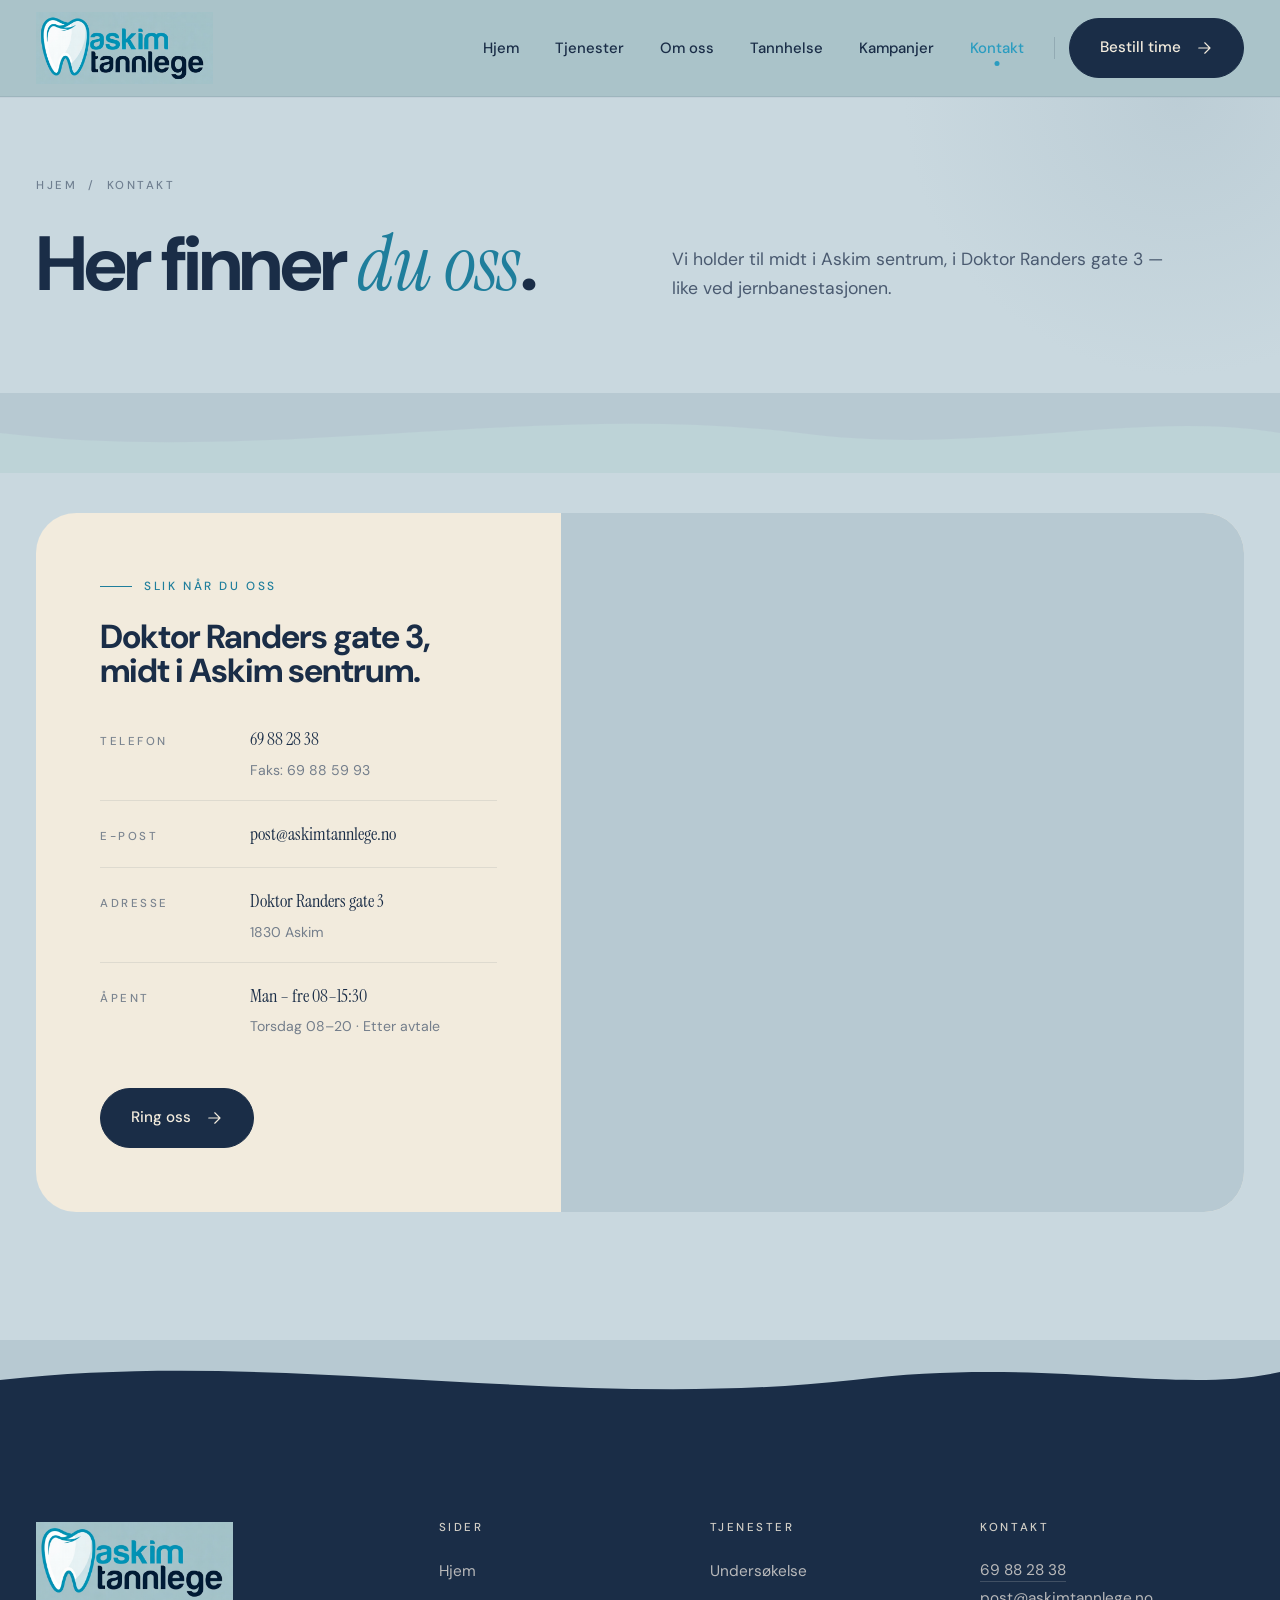
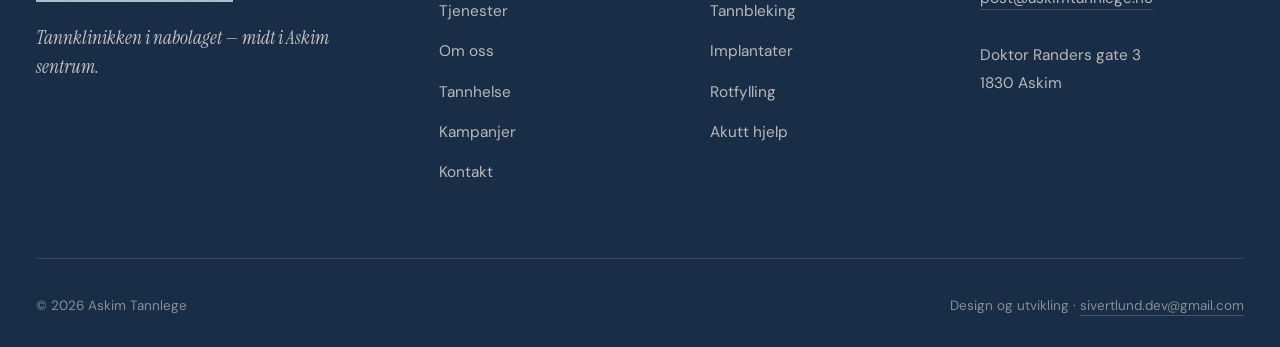
==== commit ce2927a2: "Add design credit watermark in footer Replaces "Personvern · Cookies" placeholder with a designer cr" ====
--- a/hvor.html
+++ b/hvor.html
@@ -95,7 +95,7 @@
         <div><h4>Tjenester</h4><ul><li><a href="tjenester.html">Undersøkelse</a></li><li><a href="tjenester.html">Tannbleking</a></li><li><a href="tjenester.html">Implantater</a></li><li><a href="tjenester.html">Rotfylling</a></li><li><a href="tjenester.html">Akutt hjelp</a></li></ul></div>
         <div><h4>Kontakt</h4><div class="footer-contact"><a href="tel:+4769882838">69 88 28 38</a><br><a href="mailto:post@askimtannlege.no">post@askimtannlege.no</a><br><br>Doktor Randers gate 3<br>1830 Askim</div></div>
       </div>
-      <div class="footer-bottom"><div>© <span id="year"></span> Askim Tannlege</div><div>Personvern · Cookies</div></div>
+      <div class="footer-bottom"><div>© <span id="year"></span> Askim Tannlege</div><div class="footer-credit">Design og utvikling · <a href="mailto:sivertlund.dev@gmail.com">sivertlund.dev@gmail.com</a></div></div>
     </div>
   </footer>
 
--- a/assets/css/styles.css
+++ b/assets/css/styles.css
@@ -1670,6 +1670,17 @@
   z-index: 1;
 }
 
+.footer-credit a {
+  color: rgba(245, 239, 230, 0.5);
+  border-bottom: 1px solid rgba(245, 239, 230, 0.2);
+  padding-bottom: 1px;
+  transition: color 0.25s var(--easing), border-color 0.25s var(--easing);
+}
+.footer-credit a:hover {
+  color: var(--cream);
+  border-bottom-color: var(--cream);
+}
+
 @media (max-width: 880px) {
   .footer-top { grid-template-columns: 1fr 1fr; gap: 40px 24px; }
 }
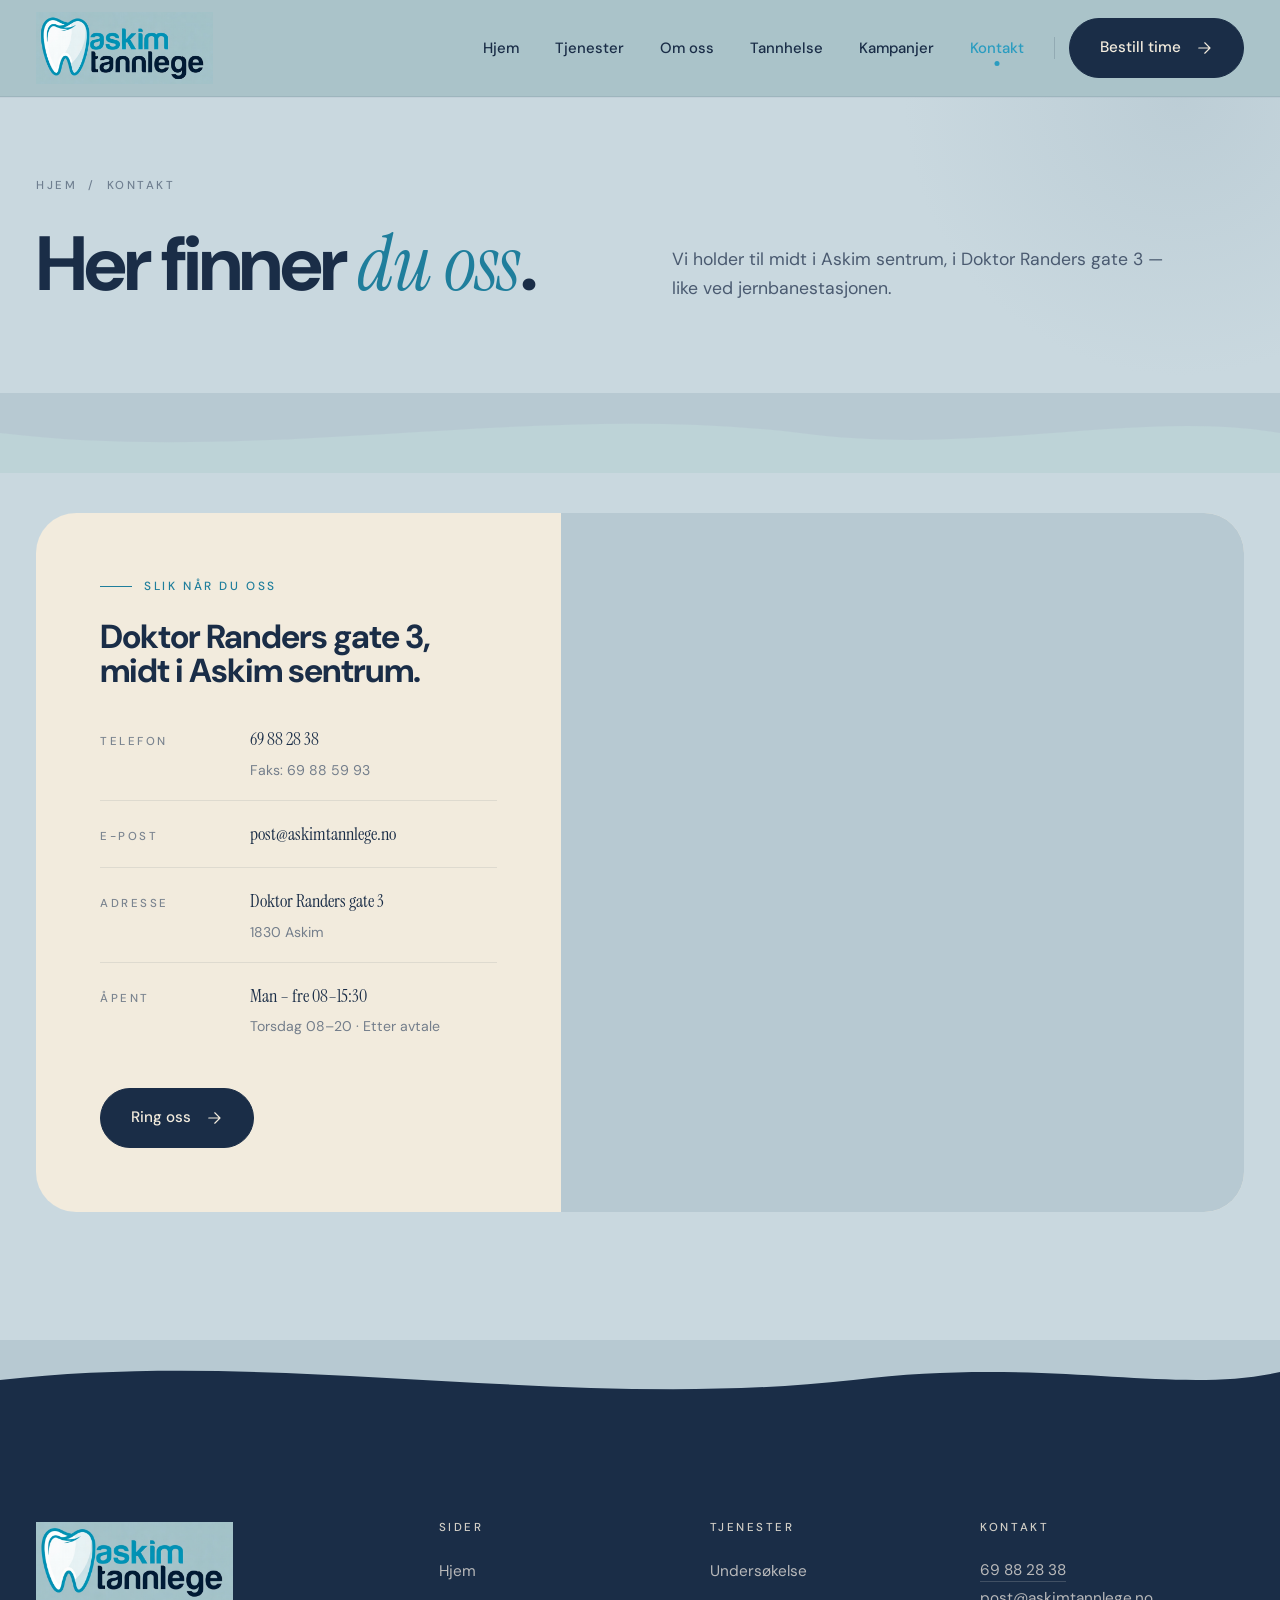
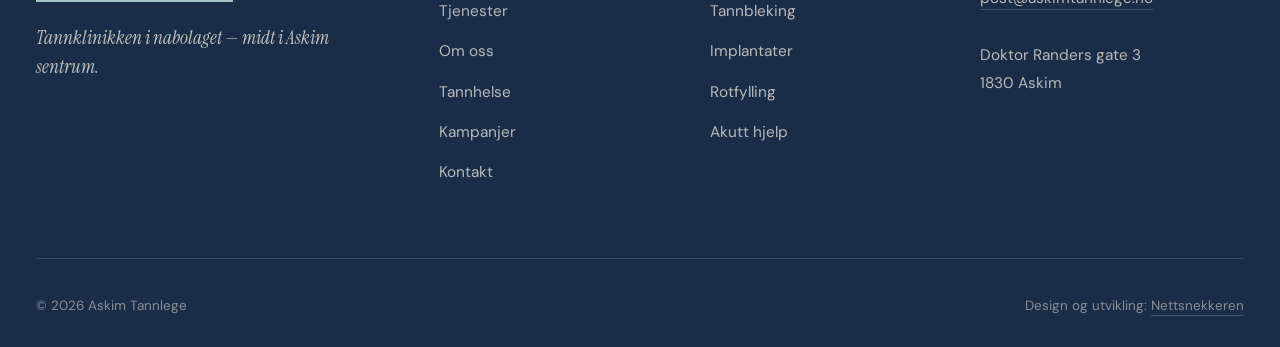
==== commit ac9cb892: "Update design credit to Nettsnekkeren brand Replaces personal email with company-branded credit link" ====
--- a/hvor.html
+++ b/hvor.html
@@ -95,7 +95,7 @@
         <div><h4>Tjenester</h4><ul><li><a href="tjenester.html">Undersøkelse</a></li><li><a href="tjenester.html">Tannbleking</a></li><li><a href="tjenester.html">Implantater</a></li><li><a href="tjenester.html">Rotfylling</a></li><li><a href="tjenester.html">Akutt hjelp</a></li></ul></div>
         <div><h4>Kontakt</h4><div class="footer-contact"><a href="tel:+4769882838">69 88 28 38</a><br><a href="mailto:post@askimtannlege.no">post@askimtannlege.no</a><br><br>Doktor Randers gate 3<br>1830 Askim</div></div>
       </div>
-      <div class="footer-bottom"><div>© <span id="year"></span> Askim Tannlege</div><div class="footer-credit">Design og utvikling · <a href="mailto:sivertlund.dev@gmail.com">sivertlund.dev@gmail.com</a></div></div>
+      <div class="footer-bottom"><div>© <span id="year"></span> Askim Tannlege</div><div class="footer-credit">Design og utvikling: <a href="https://nettsnekkeren.no" target="_blank" rel="noopener">Nettsnekkeren</a></div></div>
     </div>
   </footer>
 
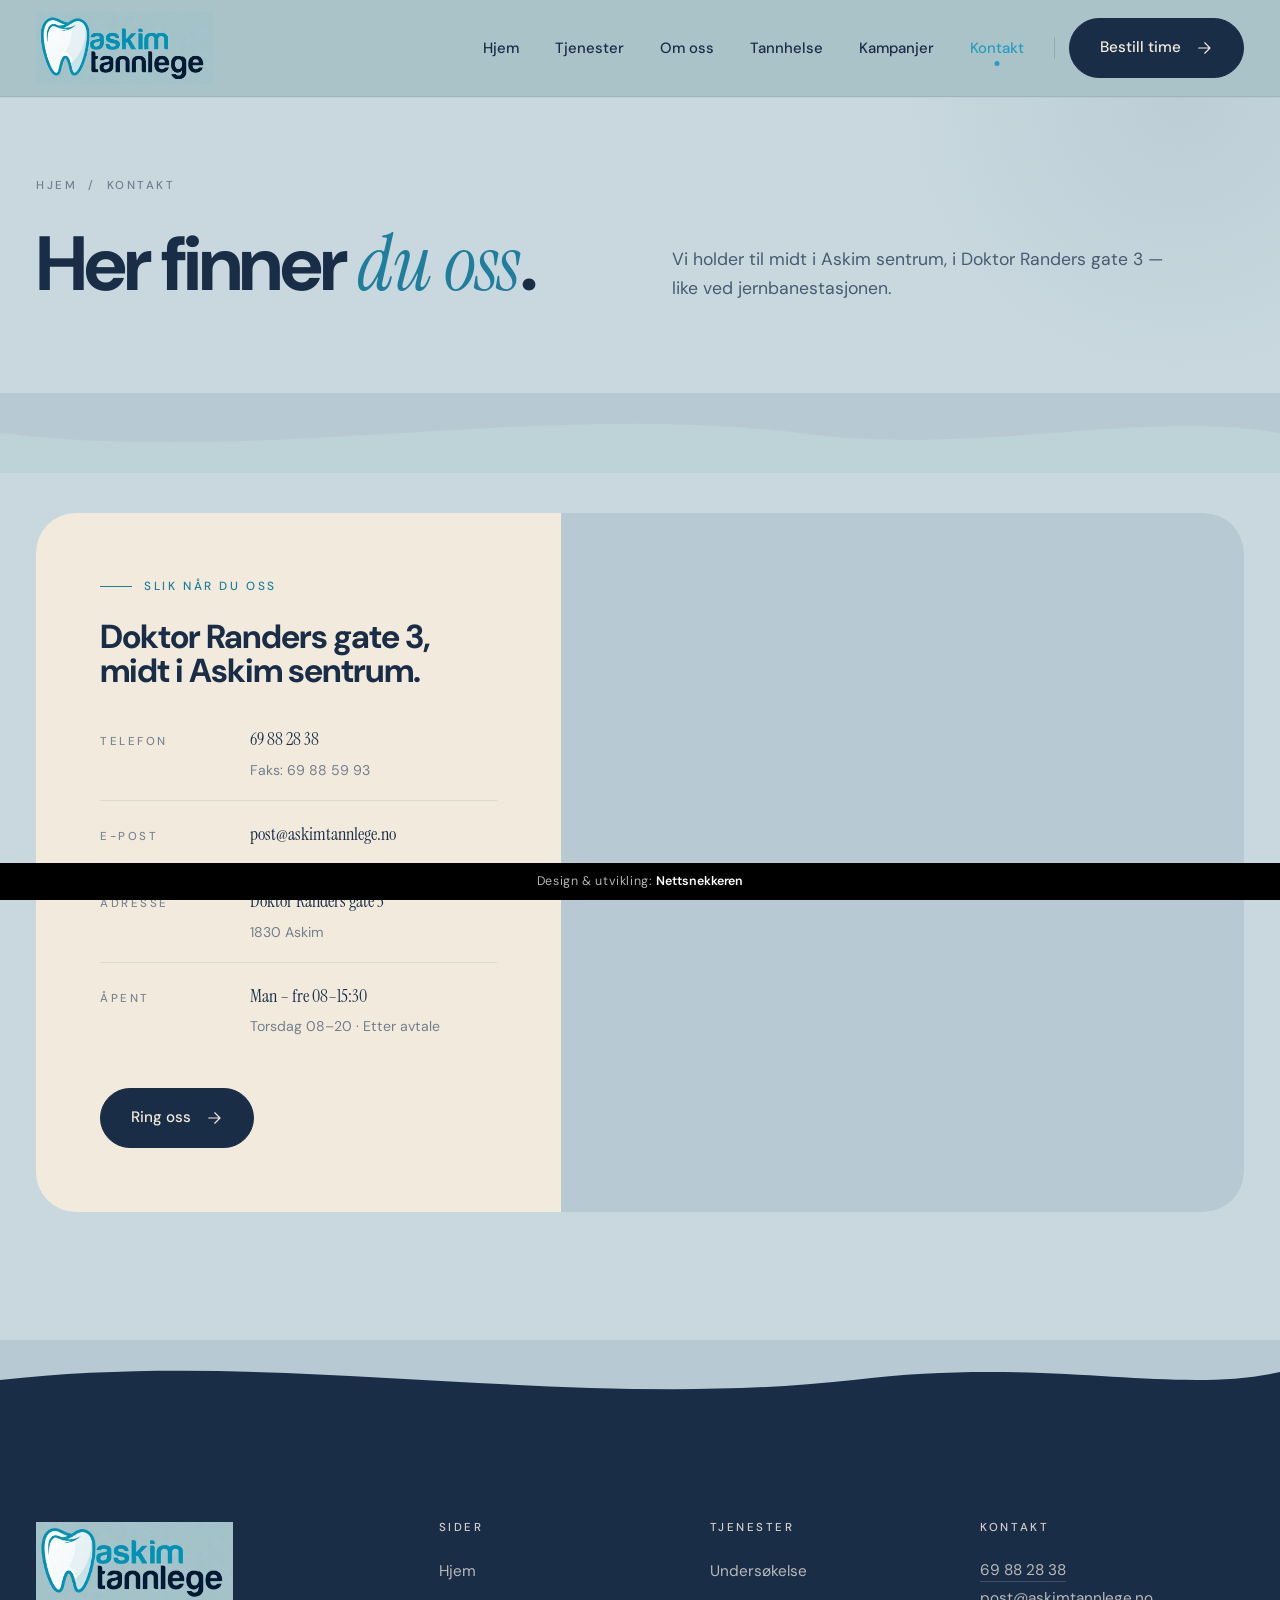
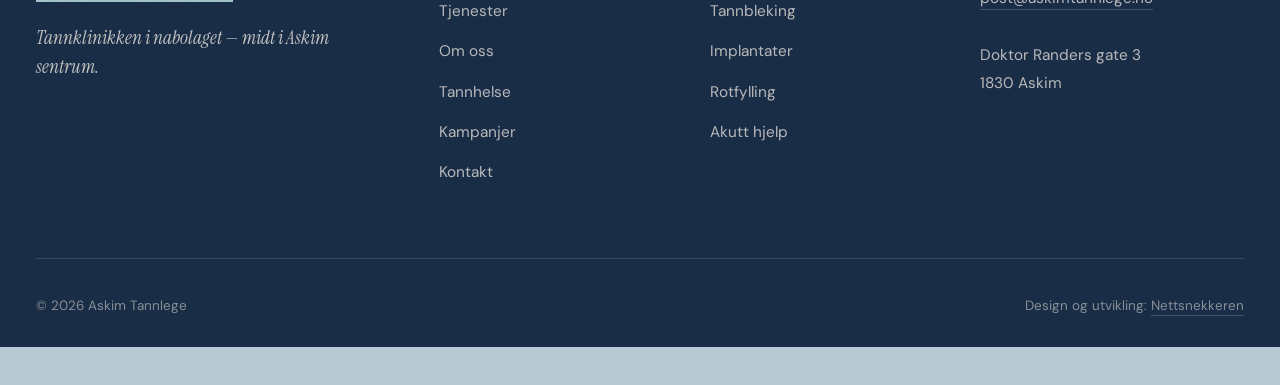
==== commit 3f5c293d: "Add persistent black watermark bar at bottom Fixed-position bar across the bottom of every page with" ====
--- a/hvor.html
+++ b/hvor.html
@@ -101,5 +101,6 @@
 
   <script>document.getElementById('year').textContent = new Date().getFullYear();</script>
   <script src="assets/js/script.js"></script>
+  <aside class="watermark"><a href="https://nettsnekkeren.no" target="_blank" rel="noopener">Design &amp; utvikling: <strong>Nettsnekkeren</strong></a></aside>
 </body>
 </html>
--- a/assets/css/styles.css
+++ b/assets/css/styles.css
@@ -49,6 +49,7 @@
   -webkit-font-smoothing: antialiased;
   -moz-osx-font-smoothing: grayscale;
   overflow-x: hidden;
+  padding-bottom: 38px;
 }
 
 img { max-width: 100%; height: auto; display: block; }
@@ -1689,6 +1690,37 @@
 }
 
 /* ============================================
+   Watermark — persistent design credit
+   ============================================ */
+.watermark {
+  position: fixed;
+  bottom: 0;
+  left: 0;
+  right: 0;
+  background: #000;
+  color: rgba(255, 255, 255, 0.7);
+  text-align: center;
+  padding: 11px 16px;
+  font-family: var(--sans);
+  font-size: 0.78rem;
+  font-weight: 400;
+  letter-spacing: 0.05em;
+  z-index: 95;
+  line-height: 1.2;
+}
+.watermark a {
+  color: rgba(255, 255, 255, 0.7);
+  text-decoration: none;
+  transition: color 0.25s var(--easing);
+}
+.watermark a:hover { color: #fff; }
+.watermark strong {
+  color: #fff;
+  font-weight: 600;
+  letter-spacing: -0.005em;
+}
+
+/* ============================================
    Reveal
    ============================================ */
 .reveal {
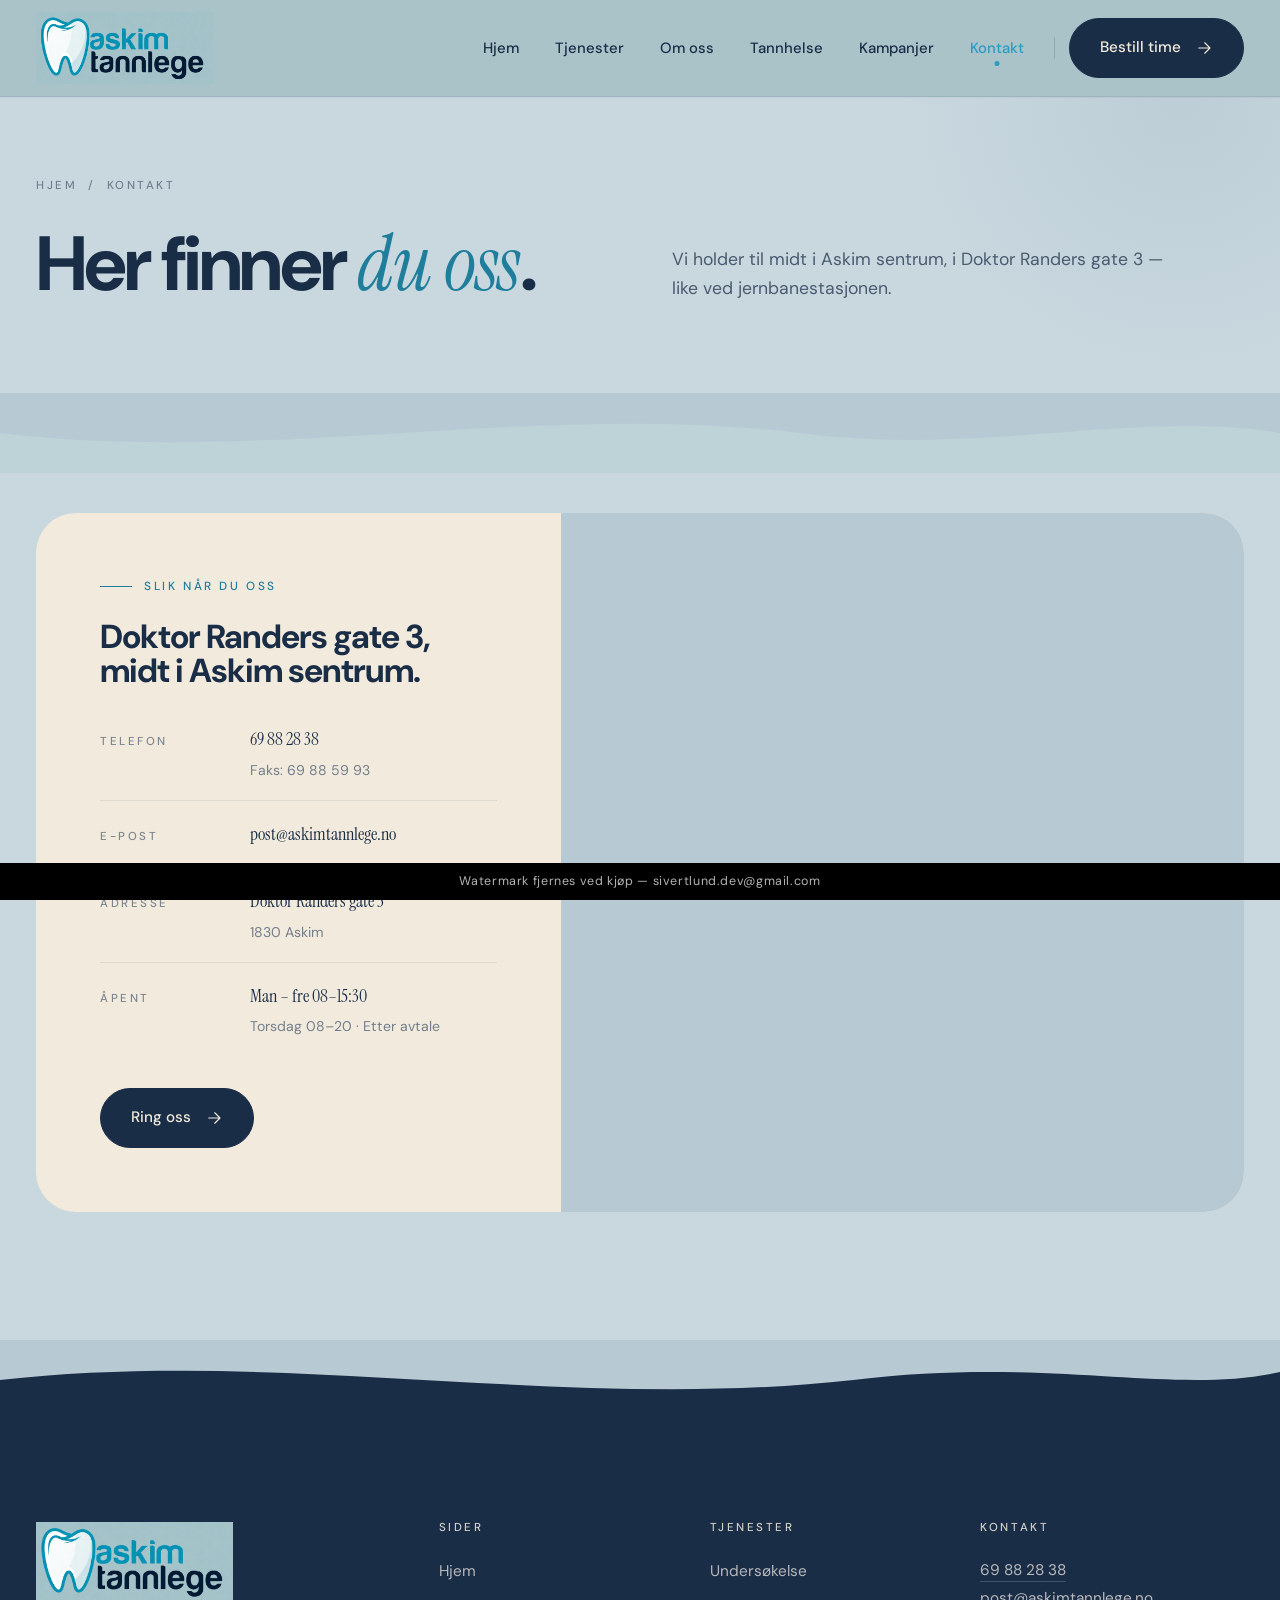
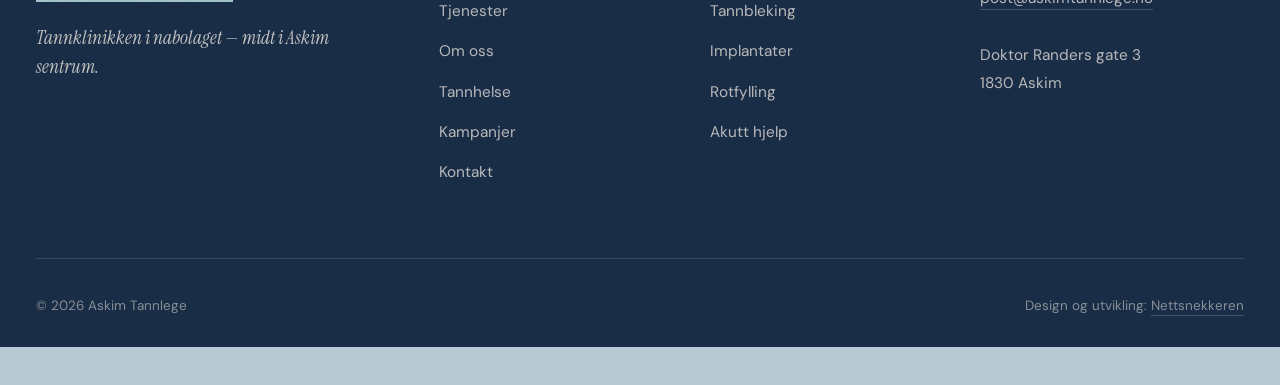
==== commit d4b6c8b2: "Update watermark to indicate it's removed on purchase Watermark now shows "Watermark fjernes ved kjø" ====
--- a/hvor.html
+++ b/hvor.html
@@ -101,6 +101,6 @@
 
   <script>document.getElementById('year').textContent = new Date().getFullYear();</script>
   <script src="assets/js/script.js"></script>
-  <aside class="watermark"><a href="https://nettsnekkeren.no" target="_blank" rel="noopener">Design &amp; utvikling: <strong>Nettsnekkeren</strong></a></aside>
+  <aside class="watermark">Watermark fjernes ved kjøp — <a href="mailto:sivertlund.dev@gmail.com">sivertlund.dev@gmail.com</a></aside>
 </body>
 </html>
